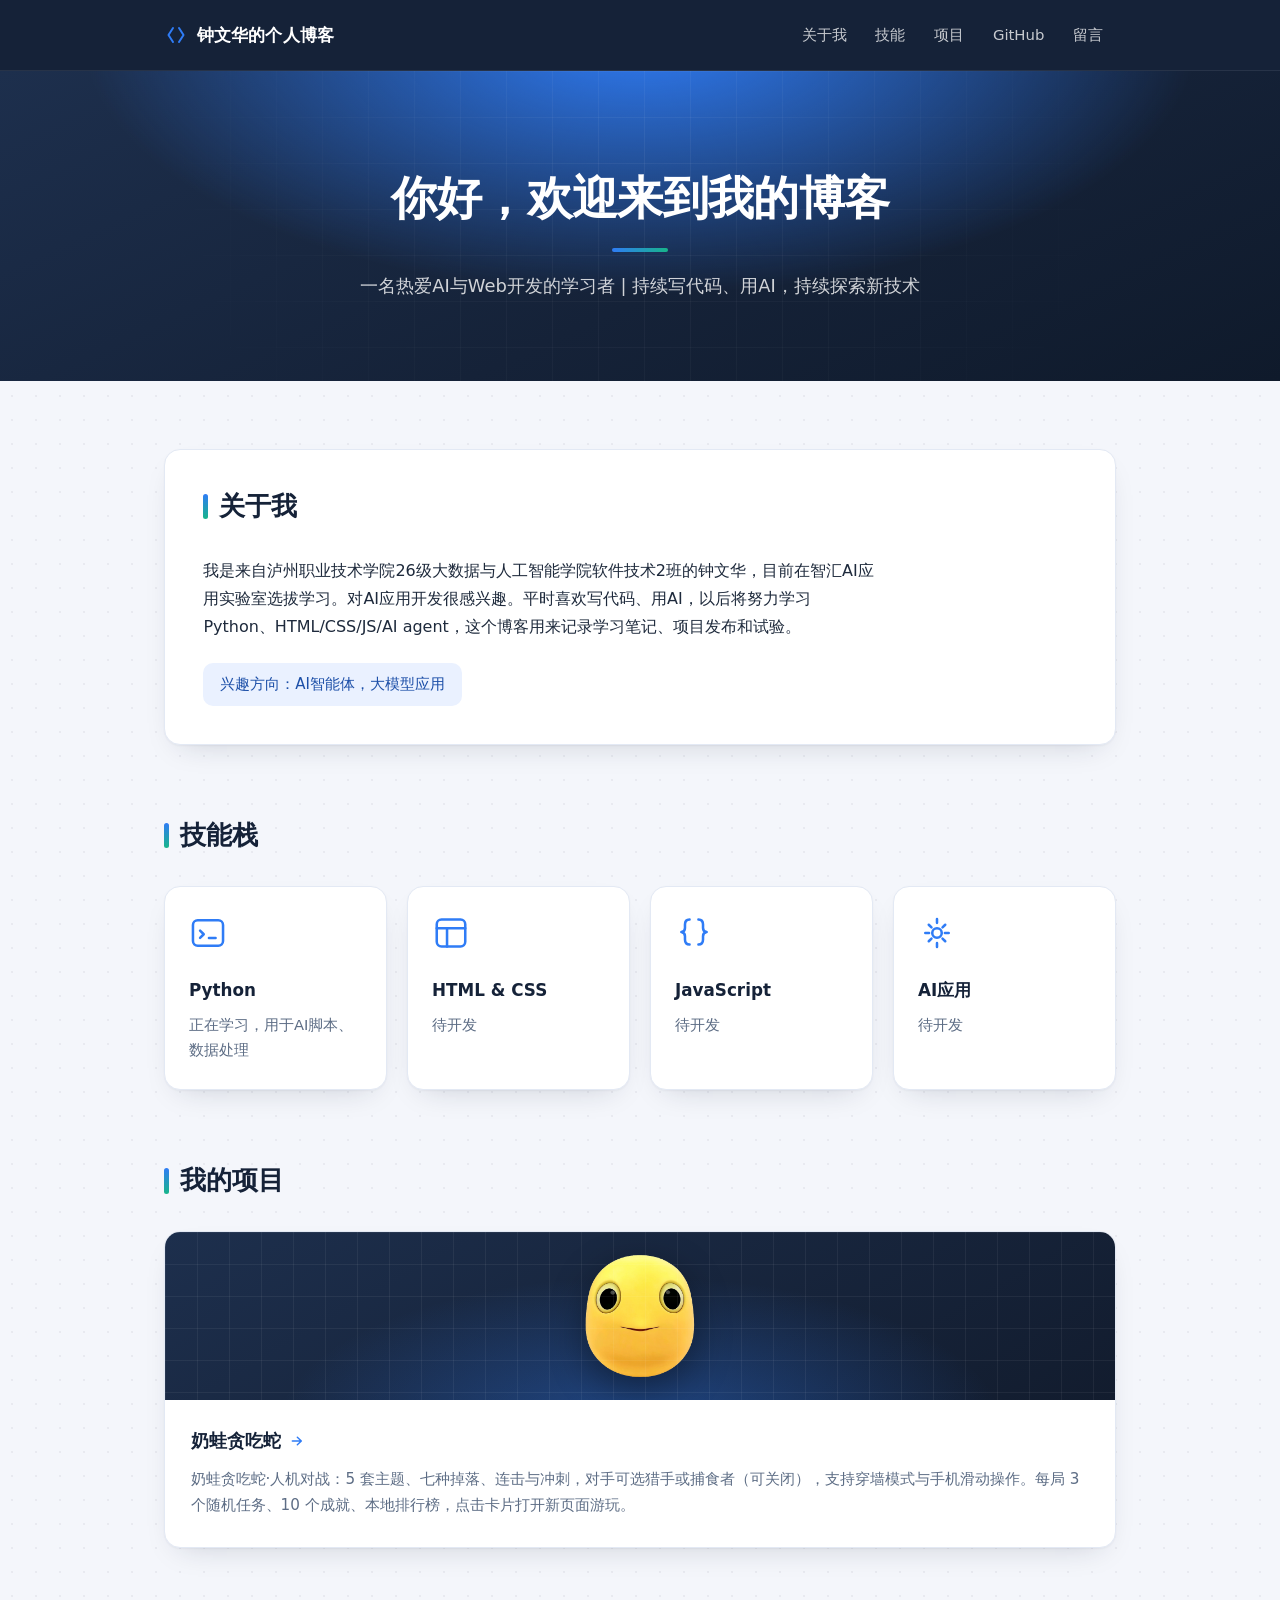
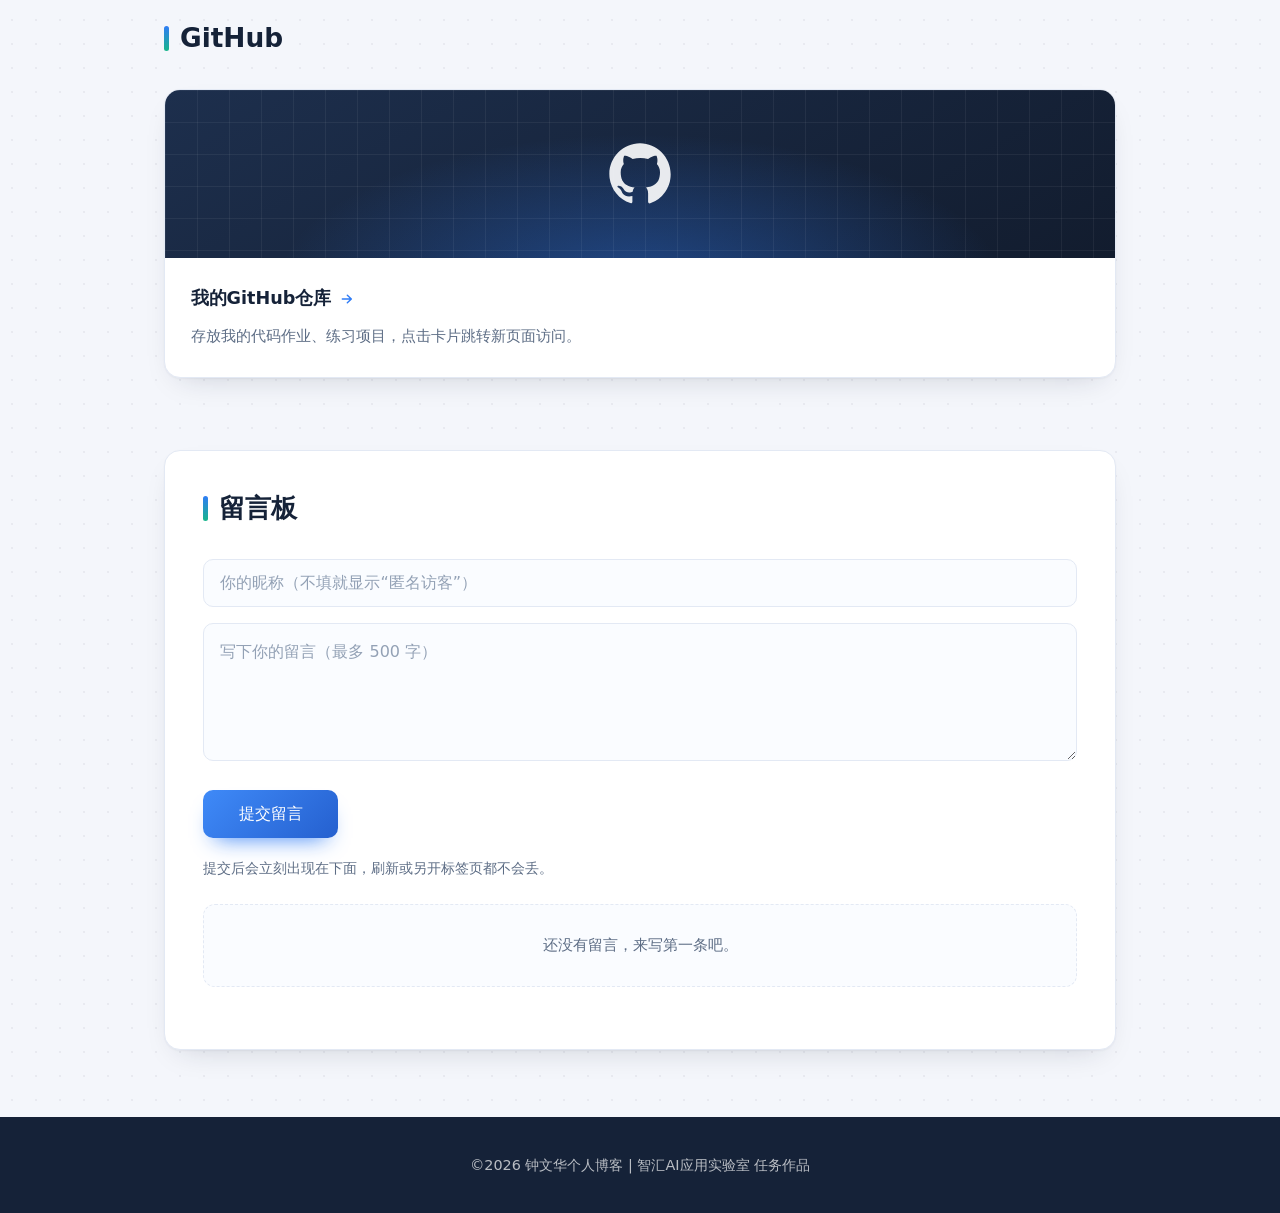
==== index.html @ 0f38750b "增加留言时间显示更科学，刚刚/分钟/小时/天/年/鼠标移上去显示具体时间" ====
<!DOCTYPE html>
<html lang="zh-CN">
<head>
    <meta charset="UTF-8">
    <meta name="viewport" content="width=device-width, initial-scale=1.0">
    <title>钟文华的个人博客</title>
    <link rel="icon" href="data:image/svg+xml,%3Csvg xmlns='http://www.w3.org/2000/svg' viewBox='0 0 64 64'%3E%3Crect width='64' height='64' rx='15' fill='%23152238'/%3E%3Cpath d='M26 19 15 32l11 13M38 19l11 13-11 13' fill='none' stroke='%232f7cf6' stroke-width='6' stroke-linecap='round' stroke-linejoin='round'/%3E%3C/svg%3E">
    <link rel="preconnect" href="https://miaoda.feishu.cn" crossorigin>
    <link rel="stylesheet" href="https://miaoda.feishu.cn/fonts/css2?family=Noto+Sans+SC:wght@400;500;700&display=swap">
    <style>
        :root {
            --ink: #152238;
            --accent: #2f7cf6;
            --accent-2: #17b58a;
            --accent-soft: #eaf1ff;
            --bg: #f4f6fb;
            --card: #ffffff;
            --line: #e3e9f4;
            --text: #1e2a3c;
            --muted: #5d6d85;
            --radius: 16px;
            --maxw: 1080px;
            --shadow: 0 1px 2px rgba(21, 34, 56, .04), 0 12px 30px -16px rgba(21, 34, 56, .22);
        }
        * {
            margin: 0;
            padding: 0;
            box-sizing: border-box;
        }
        html {
            scroll-behavior: smooth;
        }
        body {
            font-family: "Noto Sans SC", "Microsoft YaHei", system-ui, -apple-system, "Segoe UI", sans-serif;
            color: var(--text);
            line-height: 1.75;
            -webkit-font-smoothing: antialiased;
            background-color: var(--bg);
            background-image: radial-gradient(rgba(21, 34, 56, .055) 1px, transparent 1px);
            background-size: 24px 24px;
        }
        /* ===== 导航栏 ===== */
        nav {
            position: sticky;
            top: 0;
            z-index: 100;
            background: var(--ink);
            border-bottom: 1px solid rgba(255, 255, 255, .08);
        }
        .nav-container {
            max-width: var(--maxw);
            margin: 0 auto;
            padding: .8rem 5%;
            display: flex;
            align-items: center;
            justify-content: space-between;
            flex-wrap: wrap;
            gap: .5rem 1.25rem;
        }
        .logo {
            display: flex;
            align-items: center;
            gap: .55rem;
            color: #fff;
            font-size: 1.08rem;
            font-weight: 700;
            letter-spacing: .01em;
        }
        .logo svg {
            width: 24px;
            height: 24px;
            flex: none;
            color: var(--accent);
        }
        .nav-links {
            display: flex;
            flex-wrap: wrap;
            gap: .2rem;
        }
        .nav-links a {
            display: inline-flex;
            align-items: center;
            min-height: 44px;
            padding: .35rem .8rem;
            border-radius: 999px;
            color: rgba(255, 255, 255, .76);
            font-size: .93rem;
            text-decoration: none;
            transition: background-color .2s, color .2s;
        }
        .nav-links a:hover {
            color: #fff;
            background: rgba(255, 255, 255, .13);
        }
        /* ===== 头部横幅 ===== */
        .hero {
            position: relative;
            overflow: hidden;
            padding: 6rem 1.5rem 5rem;
            text-align: center;
            color: #fff;
            background:
                radial-gradient(900px 420px at 50% -12%, #2f7cf6 0%, rgba(47, 124, 246, 0) 62%),
                linear-gradient(155deg, #1d2f4d, #152238 58%, #0f1a2b);
        }
        .hero::before {
            content: "";
            position: absolute;
            inset: 0;
            pointer-events: none;
            background-image:
                linear-gradient(rgba(255, 255, 255, .055) 1px, transparent 1px),
                linear-gradient(90deg, rgba(255, 255, 255, .055) 1px, transparent 1px);
            background-size: 46px 46px;
            -webkit-mask-image: radial-gradient(circle at 50% 26%, #000, transparent 74%);
            mask-image: radial-gradient(circle at 50% 26%, #000, transparent 74%);
        }
        .hero h1 {
            position: relative;
            font-size: clamp(1.85rem, 5vw, 2.9rem);
            line-height: 1.35;
            letter-spacing: -.015em;
        }
        .hero h1::after {
            content: "";
            display: block;
            width: 56px;
            height: 4px;
            margin: 1.15rem auto 0;
            border-radius: 99px;
            background: linear-gradient(90deg, var(--accent), var(--accent-2));
        }
        .hero p {
            position: relative;
            max-width: 36em;
            margin: 1.15rem auto 0;
            font-size: clamp(.98rem, 2.4vw, 1.12rem);
            color: rgba(255, 255, 255, .8);
        }
        /* ===== 容器通用 ===== */
        .container {
            max-width: var(--maxw);
            margin: 0 auto;
            padding: 4.2rem 5%;
        }
        section {
            scroll-margin-top: 84px;
        }
        .section-title {
            position: relative;
            padding-left: 1rem;
            margin-bottom: 2rem;
            font-size: clamp(1.3rem, 3.4vw, 1.65rem);
            line-height: 1.4;
            color: var(--ink);
        }
        .section-title::before {
            content: "";
            position: absolute;
            left: 0;
            top: .22em;
            bottom: .22em;
            width: 5px;
            border-radius: 99px;
            background: linear-gradient(180deg, var(--accent), var(--accent-2));
        }
        /* ===== 关于我 ===== */
        .about {
            padding: 2.4rem;
            margin-bottom: 4.5rem;
            background: var(--card);
            border: 1px solid var(--line);
            border-radius: var(--radius);
            box-shadow: var(--shadow);
        }
        .about p {
            max-width: 66ch;
        }
        .about .interest {
            display: inline-block;
            margin-top: 1.4rem;
            padding: .5rem 1.05rem;
            border-radius: 10px;
            background: var(--accent-soft);
            color: #1c4fa8;
            font-size: .94rem;
            font-weight: 500;
        }
        /* ===== 技能卡片 ===== */
        .skill-wrap {
            display: grid;
            grid-template-columns: repeat(4, 1fr);
            gap: 1.25rem;
            margin-bottom: 4.5rem;
        }
        .skill-card {
            padding: 1.7rem 1.5rem;
            background: var(--card);
            border: 1px solid var(--line);
            border-radius: var(--radius);
            box-shadow: var(--shadow);
            transition: transform .25s ease, box-shadow .25s ease, border-color .25s;
        }
        .skill-card:hover {
            transform: translateY(-4px);
            border-color: #cfdcf5;
            box-shadow: 0 20px 38px -20px rgba(21, 34, 56, .32);
        }
        .skill-card svg {
            width: 38px;
            height: 38px;
            margin-bottom: .9rem;
            color: var(--accent);
        }
        .skill-card h3 {
            margin-bottom: .45rem;
            font-size: 1.05rem;
            color: var(--ink);
        }
        .skill-card p {
            font-size: .92rem;
            line-height: 1.7;
            color: var(--muted);
        }
        /* ===== 项目板块 ===== */
        .project-wrap {
            display: grid;
            grid-template-columns: repeat(auto-fit, minmax(300px, 1fr));
            gap: 1.5rem;
            margin-bottom: 4.5rem;
        }
        .project-card {
            overflow: hidden;
            background: var(--card);
            border: 1px solid var(--line);
            border-radius: var(--radius);
            box-shadow: var(--shadow);
            transition: transform .25s ease, box-shadow .25s ease, border-color .25s;
        }
        .project-card:hover {
            transform: translateY(-5px);
            border-color: #cfdcf5;
            box-shadow: 0 24px 46px -24px rgba(21, 34, 56, .35);
        }
        .project-card a {
            display: block;
            height: 100%;
            color: inherit;
            text-decoration: none;
        }
        .card-cover {
            position: relative;
            height: 168px;
            display: flex;
            align-items: center;
            justify-content: center;
            overflow: hidden;
            background:
                radial-gradient(520px 220px at 50% 118%, rgba(47, 124, 246, .42), rgba(47, 124, 246, 0) 70%),
                linear-gradient(150deg, #1d2f4d, #121c2e);
        }
        .card-cover::after {
            content: "";
            position: absolute;
            inset: 0;
            background-image:
                linear-gradient(rgba(255, 255, 255, .055) 1px, transparent 1px),
                linear-gradient(90deg, rgba(255, 255, 255, .055) 1px, transparent 1px);
            background-size: 32px 32px;
        }
        .card-cover img {
            position: relative;
            height: 128px;
            width: auto;
            filter: drop-shadow(0 12px 18px rgba(0, 0, 0, .4));
            transition: transform .35s ease;
        }
        .project-card:hover .card-cover img {
            transform: translateY(-4px) scale(1.05);
        }
        .card-cover.gh svg {
            position: relative;
            height: 64px;
            width: 64px;
            color: #fff;
            opacity: .9;
        }
        .project-card .content {
            padding: 1.6rem 1.6rem 1.75rem;
        }
        .project-card h3 {
            display: flex;
            align-items: center;
            gap: .5rem;
            margin-bottom: .55rem;
            font-size: 1.1rem;
            color: var(--ink);
        }
        .project-card h3 svg {
            width: 16px;
            height: 16px;
            flex: none;
            color: var(--accent);
            transition: transform .25s ease;
        }
        .project-card:hover h3 svg {
            transform: translateX(3px);
        }
        .project-card p {
            font-size: .95rem;
            color: var(--muted);
        }
        /* ===== 留言板 ===== */
        .message-box {
            padding: 2.4rem;
            background: var(--card);
            border: 1px solid var(--line);
            border-radius: var(--radius);
            box-shadow: var(--shadow);
        }
        input,
        textarea {
            width: 100%;
            padding: .85rem 1rem;
            font-family: inherit;
            font-size: 1rem;
            color: var(--text);
            background: #fafcff;
            border: 1px solid var(--line);
            border-radius: 10px;
            transition: border-color .2s, box-shadow .2s, background-color .2s;
        }
        input {
            margin-bottom: 1rem;
        }
        textarea {
            min-height: 120px;
            margin-bottom: 1.25rem;
            line-height: 1.7;
            resize: vertical;
        }
        input:focus,
        textarea:focus {
            outline: none;
            background: #fff;
            border-color: var(--accent);
            box-shadow: 0 0 0 4px rgba(47, 124, 246, .13);
        }
        input::placeholder,
        textarea::placeholder {
            color: #93a1b5;
        }
        button {
            padding: .85rem 2.2rem;
            font-family: inherit;
            font-size: 1rem;
            font-weight: 500;
            color: #fff;
            border: none;
            border-radius: 10px;
            cursor: pointer;
            background: linear-gradient(135deg, #3f8af8, #2560cf);
            box-shadow: 0 12px 22px -12px rgba(47, 124, 246, .95);
            transition: transform .2s, box-shadow .2s;
        }
        button:hover {
            transform: translateY(-2px);
            box-shadow: 0 16px 28px -12px rgba(47, 124, 246, 1);
        }
        button:active {
            transform: translateY(0);
        }
        /* 留言提交行、留言列表 */
        .msg-actions {
            display: flex;
            align-items: center;
            gap: 1rem;
            flex-wrap: wrap;
        }
        .msg-tip {
            font-size: .88rem;
            color: var(--accent-2);
        }
        .msg-tip.is-bad {
            color: #d64545;
        }
        .msg-hint {
            margin-top: 1.1rem;
            font-size: .86rem;
            color: var(--muted);
        }
        .msg-list {
            list-style: none;
            margin-top: 1.5rem;
            display: grid;
            gap: .85rem;
        }
        .msg-item {
            padding: 1rem 1.15rem;
            background: #fafcff;
            border: 1px solid var(--line);
            border-radius: 12px;
        }
        .msg-head {
            display: flex;
            align-items: center;
            gap: .7rem;
            margin-bottom: .3rem;
        }
        .msg-name {
            flex: 1;
            min-width: 0;
            font-size: .95rem;
            font-weight: 500;
            color: var(--accent);
            word-break: break-all;
        }
        .msg-time {
            flex: none;
            font-size: .82rem;
            color: var(--muted);
        }
        .msg-del {
            flex: none;
            padding: .3rem .6rem;
            font-family: inherit;
            font-size: .82rem;
            line-height: 1.4;
            color: var(--muted);
            background: transparent;
            border: 1px solid var(--line);
            border-radius: 8px;
            box-shadow: none;
            cursor: pointer;
            transition: color .2s, background-color .2s, border-color .2s;
        }
        .msg-del:hover {
            transform: none;
            box-shadow: none;
            color: #d64545;
            background: #fff5f5;
            border-color: #f1cccc;
        }
        .msg-del.is-armed {
            color: #fff;
            background: #d64545;
            border-color: #d64545;
        }
        .msg-text {
            font-size: .97rem;
            line-height: 1.75;
            color: var(--text);
            white-space: pre-wrap;
            word-break: break-word;
        }
        .msg-empty {
            margin-top: 1.5rem;
            padding: 1.7rem 1.2rem;
            text-align: center;
            font-size: .95rem;
            color: var(--muted);
            background: #fafcff;
            border: 1px dashed var(--line);
            border-radius: 12px;
        }
        .msg-new {
            animation: msgIn .32s ease;
        }
        @keyframes msgIn {
            from {
                opacity: 0;
                transform: translateY(-6px);
            }
            to {
                opacity: 1;
                transform: none;
            }
        }
        @media (prefers-reduced-motion: reduce) {
            .msg-new {
                animation: none;
            }
        }
        /* ===== 页脚 ===== */
        footer {
            padding: 2.2rem 1.5rem;
            text-align: center;
            font-size: .9rem;
            color: rgba(255, 255, 255, .7);
            background: var(--ink);
        }
        /* ===== 滚动渐显 ===== */
        .rv {
            opacity: 0;
            transform: translateY(20px);
            transition: opacity .65s ease, transform .65s cubic-bezier(.22, 1, .36, 1);
        }
        .rv.in {
            opacity: 1;
            transform: none;
        }
        @media (prefers-reduced-motion: reduce) {
            .rv {
                opacity: 1;
                transform: none;
                transition: none;
            }
            html {
                scroll-behavior: auto;
            }
        }
        /* ===== 窄屏适配 ===== */
        @media (max-width: 960px) {
            .skill-wrap {
                grid-template-columns: repeat(2, 1fr);
                margin-bottom: 3.5rem;
            }
        }
        @media (max-width: 780px) {
            .container {
                padding: 3.4rem 6%;
            }
            .hero {
                padding: 4.6rem 1.25rem 4rem;
            }
            .about,
            .message-box {
                padding: 1.9rem;
            }
            .about {
                margin-bottom: 3.5rem;
            }
            .project-wrap {
                margin-bottom: 3.5rem;
            }
            .card-cover {
                height: 150px;
            }
            .card-cover img {
                height: 112px;
            }
        }
        @media (max-width: 560px) {
            .skill-wrap {
                grid-template-columns: 1fr;
            }
            .nav-container {
                padding: .7rem 5%;
            }
            .logo {
                font-size: 1rem;
            }
            .nav-links a {
                padding: .35rem .62rem;
                font-size: .88rem;
            }
        }
    </style>
</head>
<body>
    <!--导航-->
    <nav>
        <div class="nav-container">
            <div class="logo">
                <svg viewBox="0 0 24 24" fill="none" stroke="currentColor" stroke-width="2" stroke-linecap="round" stroke-linejoin="round" aria-hidden="true">
                    <path d="M9 5 4.5 12 9 19M15 5l4.5 7L15 19"></path>
                </svg>
                钟文华的个人博客
            </div>
            <div class="nav-links">
                <a href="#about">关于我</a>
                <a href="#skill">技能</a>
                <a href="#project">项目</a>
                <a href="#github">GitHub</a>
                <a href="#msg">留言</a>
            </div>
        </div>
    </nav>
    <!--头部横幅-->
    <section class="hero">
        <h1>你好，欢迎来到我的博客</h1>
        <p>一名热爱AI与Web开发的学习者 | 持续写代码、用AI，持续探索新技术</p>
    </section>

    <div class="container">
        <!--关于我-->
        <section id="about" class="about rv">
            <h2 class="section-title">关于我</h2>
            <p>我是来自泸州职业技术学院26级大数据与人工智能学院软件技术2班的钟文华，目前在智汇AI应用实验室选拔学习。对AI应用开发很感兴趣。平时喜欢写代码、用AI，以后将努力学习Python、HTML/CSS/JS/AI agent，这个博客用来记录学习笔记、项目发布和试验。</p>
            <p class="interest">兴趣方向：AI智能体，大模型应用</p>
        </section>

        <!--技能板块-->
        <section id="skill" class="rv">
            <h2 class="section-title">技能栈</h2>
            <div class="skill-wrap">
                <div class="skill-card">
                    <svg viewBox="0 0 24 24" fill="none" stroke="currentColor" stroke-width="1.6" stroke-linecap="round" stroke-linejoin="round" aria-hidden="true">
                        <rect x="2.5" y="4" width="19" height="16" rx="3"></rect>
                        <path d="M7 10.5l2.3 2.3L7 15.1M12.6 15.1h4.2"></path>
                    </svg>
                    <h3>Python</h3>
                    <p>正在学习，用于AI脚本、数据处理</p>
                </div>
                <div class="skill-card">
                    <svg viewBox="0 0 24 24" fill="none" stroke="currentColor" stroke-width="1.6" stroke-linecap="round" stroke-linejoin="round" aria-hidden="true">
                        <rect x="3" y="3.5" width="18" height="17" rx="3"></rect>
                        <path d="M3 9h18M9.5 20.5V9"></path>
                    </svg>
                    <h3>HTML &amp; CSS</h3>
                    <p>待开发</p>
                </div>
                <div class="skill-card">
                    <svg viewBox="0 0 24 24" fill="none" stroke="currentColor" stroke-width="1.6" stroke-linecap="round" stroke-linejoin="round" aria-hidden="true">
                        <path d="M9.2 3.5c-2.4 0-2.9 1.5-2.9 3.2v2.1c0 1.5-.8 2.4-2.3 2.6 1.5.2 2.3 1.1 2.3 2.6v2.1c0 1.7.5 3.2 2.9 3.2M14.8 3.5c2.4 0 2.9 1.5 2.9 3.2v2.1c0 1.5.8 2.4 2.3 2.6-1.5.2-2.3 1.1-2.3 2.6v2.1c0 1.7-.5 3.2-2.9 3.2"></path>
                    </svg>
                    <h3>JavaScript</h3>
                    <p>待开发</p>
                </div>
                <div class="skill-card">
                    <svg viewBox="0 0 24 24" fill="none" stroke="currentColor" stroke-width="1.6" stroke-linecap="round" stroke-linejoin="round" aria-hidden="true">
                        <circle cx="12" cy="12" r="3"></circle>
                        <path d="M12 3.2v2.4M12 18.4v2.4M4.6 12h2.4M17 12h2.4M6.8 6.8l1.7 1.7M15.5 15.5l1.7 1.7M17.2 6.8l-1.7 1.7M8.5 15.5l-1.7 1.7"></path>
                    </svg>
                    <h3>AI应用</h3>
                    <p>待开发</p>
                </div>
            </div>
        </section>

        <!--项目展示（点击卡片打开新页面）-->
        <section id="project" class="rv">
            <h2 class="section-title">我的项目</h2>
            <div class="project-wrap">
                <div class="project-card">
                    <a href="snake.html" target="_blank">
                        <div class="card-cover">
                            <img src="img/cover-nailong.png" alt="奶蛙贪吃蛇小游戏">
                        </div>
                        <div class="content">
                            <h3>奶蛙贪吃蛇
                                <svg viewBox="0 0 24 24" fill="none" stroke="currentColor" stroke-width="2.2" stroke-linecap="round" stroke-linejoin="round" aria-hidden="true">
                                    <path d="M5 12h12M12.5 6.5l6 5.5-6 5.5"></path>
                                </svg>
                            </h3>
                            <p>奶蛙贪吃蛇·人机对战：5 套主题、七种掉落、连击与冲刺，对手可选猎手或捕食者（可关闭），支持穿墙模式与手机滑动操作。每局 3 个随机任务、10 个成就、本地排行榜，点击卡片打开新页面游玩。</p>
                        </div>
                    </a>
                </div>
            </div>
        </section>

        <!--GitHub跳转栏 你把下面href改成你的github地址-->
        <section id="github" class="rv">
            <h2 class="section-title">GitHub</h2>
            <div class="project-wrap">
                <div class="project-card">
                    <a href="https://github.com/huakingsama" target="_blank">
                        <div class="card-cover gh">
                            <svg viewBox="0 0 24 24" fill="currentColor" aria-hidden="true">
                                <path d="M12 .5C5.73.5.5 5.73.5 12c0 5.08 3.29 9.39 7.86 10.91.58.11.79-.25.79-.55v-2.1c-3.2.7-3.88-1.4-3.88-1.4-.53-1.35-1.29-1.71-1.29-1.71-1.06-.72.08-.71.08-.71 1.17.08 1.78 1.2 1.78 1.2 1.04 1.78 2.74 1.27 3.41.97.11-.76.41-1.28.74-1.57-2.55-.29-5.23-1.28-5.23-5.7 0-1.26.45-2.29 1.19-3.1-.12-.29-.52-1.46.11-3.05 0 0 .97-.31 3.18 1.18a11 11 0 0 1 5.79 0c2.2-1.49 3.17-1.18 3.17-1.18.63 1.59.23 2.76.12 3.05.74.81 1.18 1.84 1.18 3.1 0 4.43-2.69 5.4-5.25 5.69.42.36.79 1.08.79 2.18v3.24c0 .31.21.67.8.55A11.51 11.51 0 0 0 23.5 12C23.5 5.73 18.27.5 12 .5z"></path>
                            </svg>
                        </div>
                        <div class="content">
                            <h3>我的GitHub仓库
                                <svg viewBox="0 0 24 24" fill="none" stroke="currentColor" stroke-width="2.2" stroke-linecap="round" stroke-linejoin="round" aria-hidden="true">
                                    <path d="M5 12h12M12.5 6.5l6 5.5-6 5.5"></path>
                                </svg>
                            </h3>
                            <p>存放我的代码作业、练习项目，点击卡片跳转新页面访问。</p>
                        </div>
                    </a>
                </div>
            </div>
        </section>

        <!--留言区-->
        <section id="msg" class="message-box rv">
            <h2 class="section-title">留言板</h2>
            <form id="msgForm" novalidate>
                <input type="text" id="msgName" maxlength="20" autocomplete="nickname" placeholder="你的昵称（不填就显示“匿名访客”）" aria-label="你的昵称">
                <textarea id="msgText" rows="4" maxlength="500" placeholder="写下你的留言（最多 500 字）" aria-label="写下你的留言"></textarea>
                <div class="msg-actions">
                    <button type="submit" id="msgSubmit">提交留言</button>
                    <span class="msg-tip" id="msgTip" role="status" aria-live="polite"></span>
                </div>
            </form>
            <p class="msg-hint" id="msgHint">提交后会立刻出现在下面，刷新或另开标签页都不会丢。</p>
            <div class="msg-empty" id="msgEmpty">还没有留言，来写第一条吧。</div>
            <ul class="msg-list" id="msgList" aria-live="polite"></ul>
        </section>
    </div>

    <footer>
        <p>©2026 钟文华个人博客 | 智汇AI应用实验室 任务作品</p>
    </footer>

    <script>
        // 平滑滚动
        document.querySelectorAll('a[href^="#"]').forEach(anchor => {
            anchor.addEventListener('click', function (e) {
                const target = document.querySelector(this.getAttribute('href'));
                if (!target) return;
                e.preventDefault();
                target.scrollIntoView({
                    behavior: 'smooth'
                });
            });
        });

        // 滚动到视口内时渐显
        const revealTargets = document.querySelectorAll('.rv');
        if ('IntersectionObserver' in window) {
            const io = new IntersectionObserver((entries) => {
                entries.forEach(entry => {
                    if (entry.isIntersecting) {
                        entry.target.classList.add('in');
                        io.unobserve(entry.target);
                    }
                });
            }, { threshold: 0.12, rootMargin: '0px 0px -8% 0px' });
            revealTargets.forEach(el => io.observe(el));
        } else {
            revealTargets.forEach(el => el.classList.add('in'));
        }

        // ===== 留言板 =====
        // 现在：提交后立刻显示、刷新不丢、另开标签页会自动同步（storage 事件）。
        // 想让所有访客都能看到彼此的留言，就填好下面 GISCUS 三项，本机留言会自动换成在线评论区：
        //   1. 把博客推到一个公开的 GitHub 仓库，仓库 Settings → General → Features 勾上 Discussions
        //   2. 打开 https://github.com/apps/giscus 安装到该仓库（选 Only select repositories）
        //   3. 打开 https://giscus.app 填仓库名与分类，复制它给出的 repo-id / category-id 填到下面
        //   页面必须是挂在网上的 http(s) 地址（本地双击打开的 file:// 用不了在线评论区）
        const GISCUS = { repo: '', repoId: '', categoryId: '', category: 'General' };

        (function () {
            const KEY = 'blog.messages.v1';
            const MAX = 200;
            const listEl = document.getElementById('msgList');
            const emptyEl = document.getElementById('msgEmpty');
            const formEl = document.getElementById('msgForm');
            const nameEl = document.getElementById('msgName');
            const textEl = document.getElementById('msgText');
            const tipEl = document.getElementById('msgTip');
            const hintEl = document.getElementById('msgHint');
            if (!listEl || !formEl) return;

            function read() {
                try {
                    const v = JSON.parse(localStorage.getItem(KEY) || '[]');
                    return Array.isArray(v) ? v : [];
                } catch (e) {
                    return [];
                }
            }

            function write(arr) {
                try {
                    localStorage.setItem(KEY, JSON.stringify(arr));
                } catch (e) {}
            }

            function ago(ts) {
                const span = Date.now() - ts;
                if (span < 60000) return '刚刚';
                if (span < 3600000) return Math.floor(span / 60000) + ' 分钟前';
                if (span < 86400000) return Math.floor(span / 3600000) + ' 小时前';
                // 超过一天就显示具体日期；跨年的补上年份，避免看成今年
                const d = new Date(ts);
                const now = new Date();
                const p = n => String(n).padStart(2, '0');
                const prefix = d.getFullYear() === now.getFullYear() ? '' : d.getFullYear() + '年';
                return prefix + (d.getMonth() + 1) + '月' + d.getDate() + '日 ' + p(d.getHours()) + ':' + p(d.getMinutes());
            }

            // 全部用 textContent 写入，避免把留言当 HTML 渲染
            function render(freshId) {
                const arr = read();
                listEl.textContent = '';
                emptyEl.hidden = arr.length > 0;
                arr.forEach(function (m) {
                    const li = document.createElement('li');
                    li.className = 'msg-item' + (m.id === freshId ? ' msg-new' : '');

                    const head = document.createElement('div');
                    head.className = 'msg-head';
                    const nm = document.createElement('span');
                    nm.className = 'msg-name';
                    nm.textContent = m.name;
                    const tm = document.createElement('span');
                    tm.className = 'msg-time';
                    tm.textContent = ago(m.at);
                    tm.title = new Date(m.at).toLocaleString('zh-CN');

                    // 删除：第一下先把按钮变成“确认删除”，再点一下才真删
                    const del = document.createElement('button');
                    del.type = 'button';
                    del.className = 'msg-del';
                    del.textContent = '删除';
                    del.setAttribute('aria-label', '删除这条留言');
                    del.addEventListener('click', function () {
                        if (!del.classList.contains('is-armed')) {
                            del.classList.add('is-armed');
                            del.textContent = '确认删除';
                            clearTimeout(del.armTimer);
                            del.armTimer = setTimeout(function () {
                                del.classList.remove('is-armed');
                                del.textContent = '删除';
                            }, 3000);
                            return;
                        }
                        clearTimeout(del.armTimer);
                        write(read().filter(function (x) {
                            return x.id !== m.id;
                        }));
                        render();
                        tip('已删除');
                    });

                    head.appendChild(nm);
                    head.appendChild(tm);
                    head.appendChild(del);

                    const tx = document.createElement('p');
                    tx.className = 'msg-text';
                    tx.textContent = m.text;

                    li.appendChild(head);
                    li.appendChild(tx);
                    listEl.appendChild(li);
                });
            }

            let tipTimer = 0;

            function tip(msg, bad) {
                tipEl.textContent = msg;
                tipEl.classList.toggle('is-bad', !!bad);
                clearTimeout(tipTimer);
                tipTimer = setTimeout(function () {
                    tipEl.textContent = '';
                }, 2600);
            }

            formEl.addEventListener('submit', function (e) {
                e.preventDefault();
                const name = nameEl.value.trim().slice(0, 20) || '匿名访客';
                const text = textEl.value.trim().slice(0, 500);
                if (!text) {
                    tip('先写点什么再提交吧', true);
                    textEl.focus();
                    return;
                }
                const item = {
                    id: Date.now() + '-' + Math.random().toString(36).slice(2, 7),
                    name: name,
                    text: text,
                    at: Date.now()
                };
                const arr = read();
                arr.unshift(item);
                write(arr.slice(0, MAX));
                render(item.id);
                textEl.value = '';
                tip('已发布');
            });

            // 另一个标签页提交时，这边立刻同步显示
            window.addEventListener('storage', function (e) {
                if (e.key === KEY) render();
            });

            // 让“刚刚 / n 分钟前”保持准确
            setInterval(function () {
                if (read().length) render();
            }, 30000);

            function mountGiscus() {
                const box = document.createElement('div');
                box.className = 'giscus';
                const s = document.createElement('script');
                s.src = 'https://giscus.app/client.js';
                s.async = true;
                s.setAttribute('crossorigin', 'anonymous');
                s.setAttribute('data-repo', GISCUS.repo);
                s.setAttribute('data-repo-id', GISCUS.repoId);
                s.setAttribute('data-category', GISCUS.category);
                s.setAttribute('data-category-id', GISCUS.categoryId);
                s.setAttribute('data-mapping', 'pathname');
                s.setAttribute('data-strict', '0');
                s.setAttribute('data-reactions-enabled', '1');
                s.setAttribute('data-emit-metadata', '0');
                s.setAttribute('data-input-position', 'top');
                s.setAttribute('data-theme', 'light');
                s.setAttribute('data-lang', 'zh-CN');
                s.setAttribute('data-loading', 'lazy');
                box.appendChild(s);
                document.getElementById('msg').appendChild(box);
            }

            if (GISCUS.repo && GISCUS.repoId && GISCUS.categoryId) {
                formEl.hidden = true;
                hintEl.hidden = true;
                emptyEl.hidden = true;
                listEl.hidden = true;
                mountGiscus();
            } else {
                render();
            }
        })();
    </script>
</body>
</html>
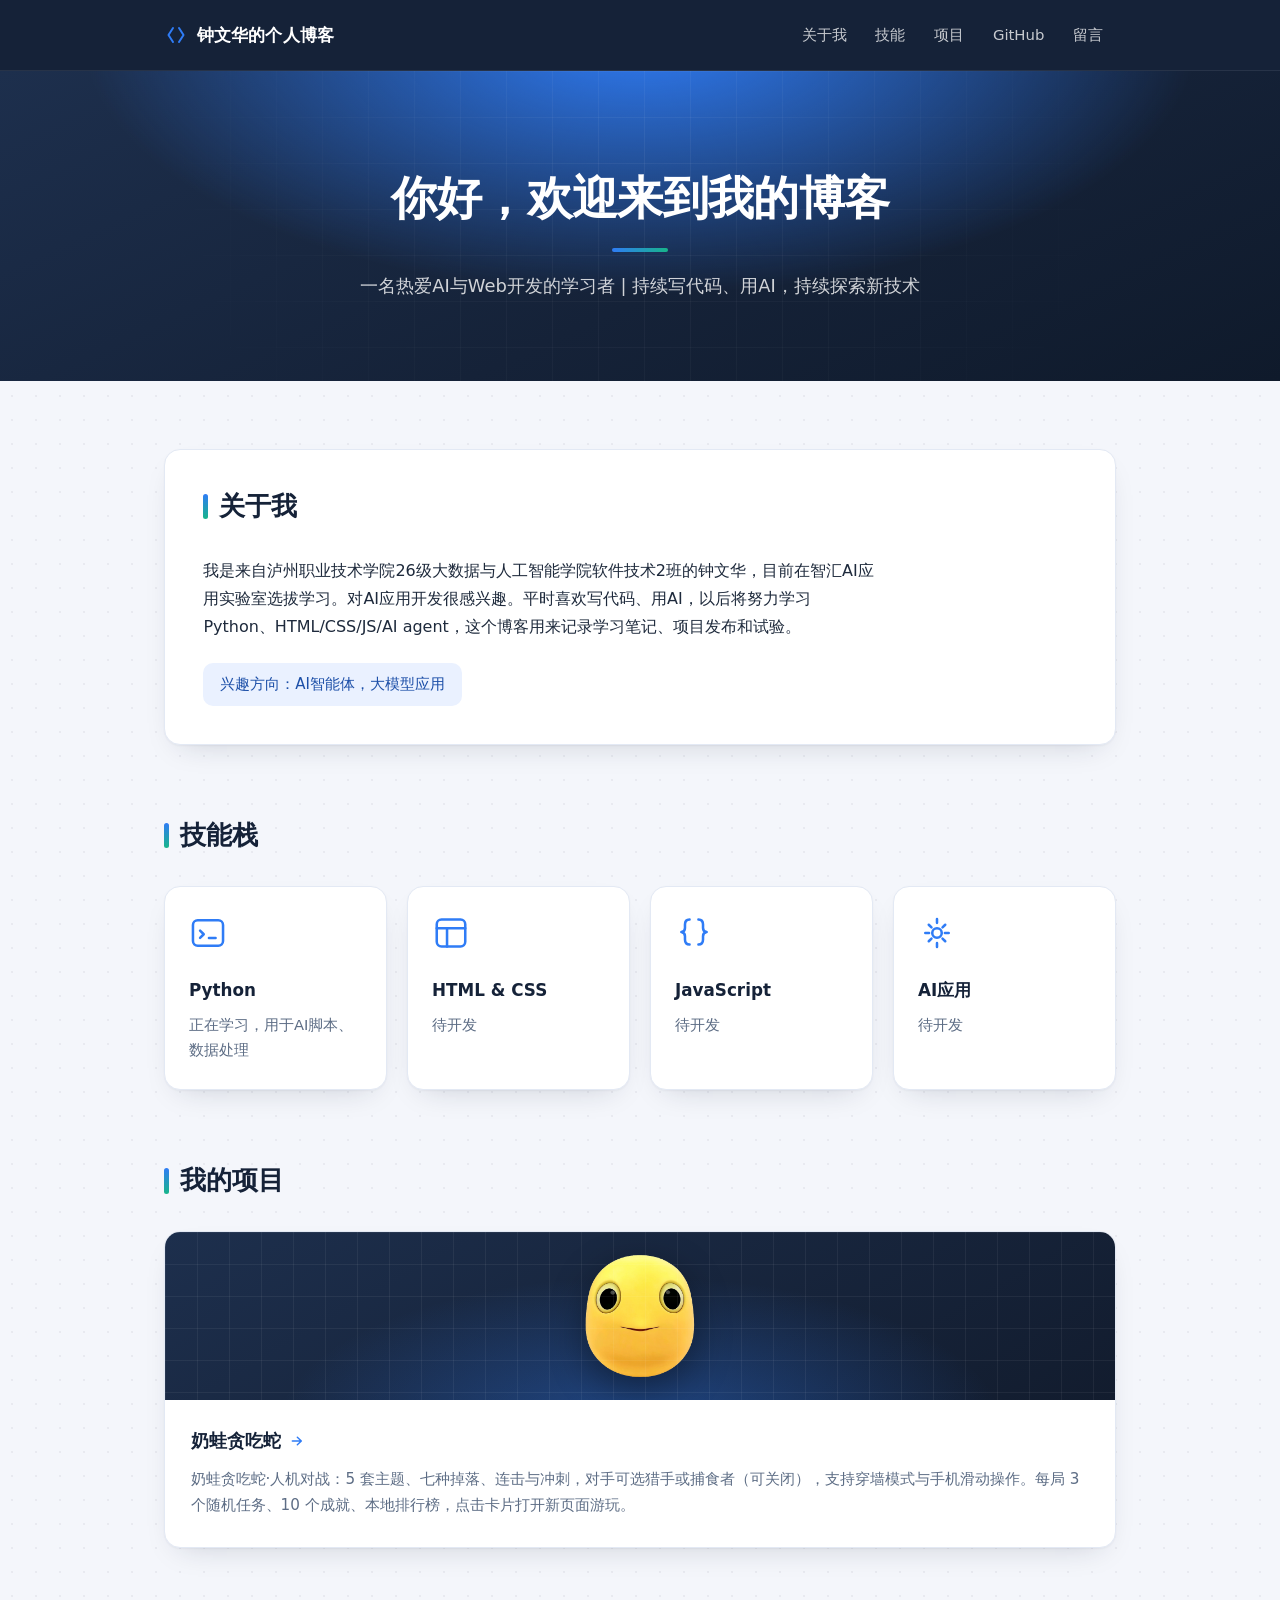
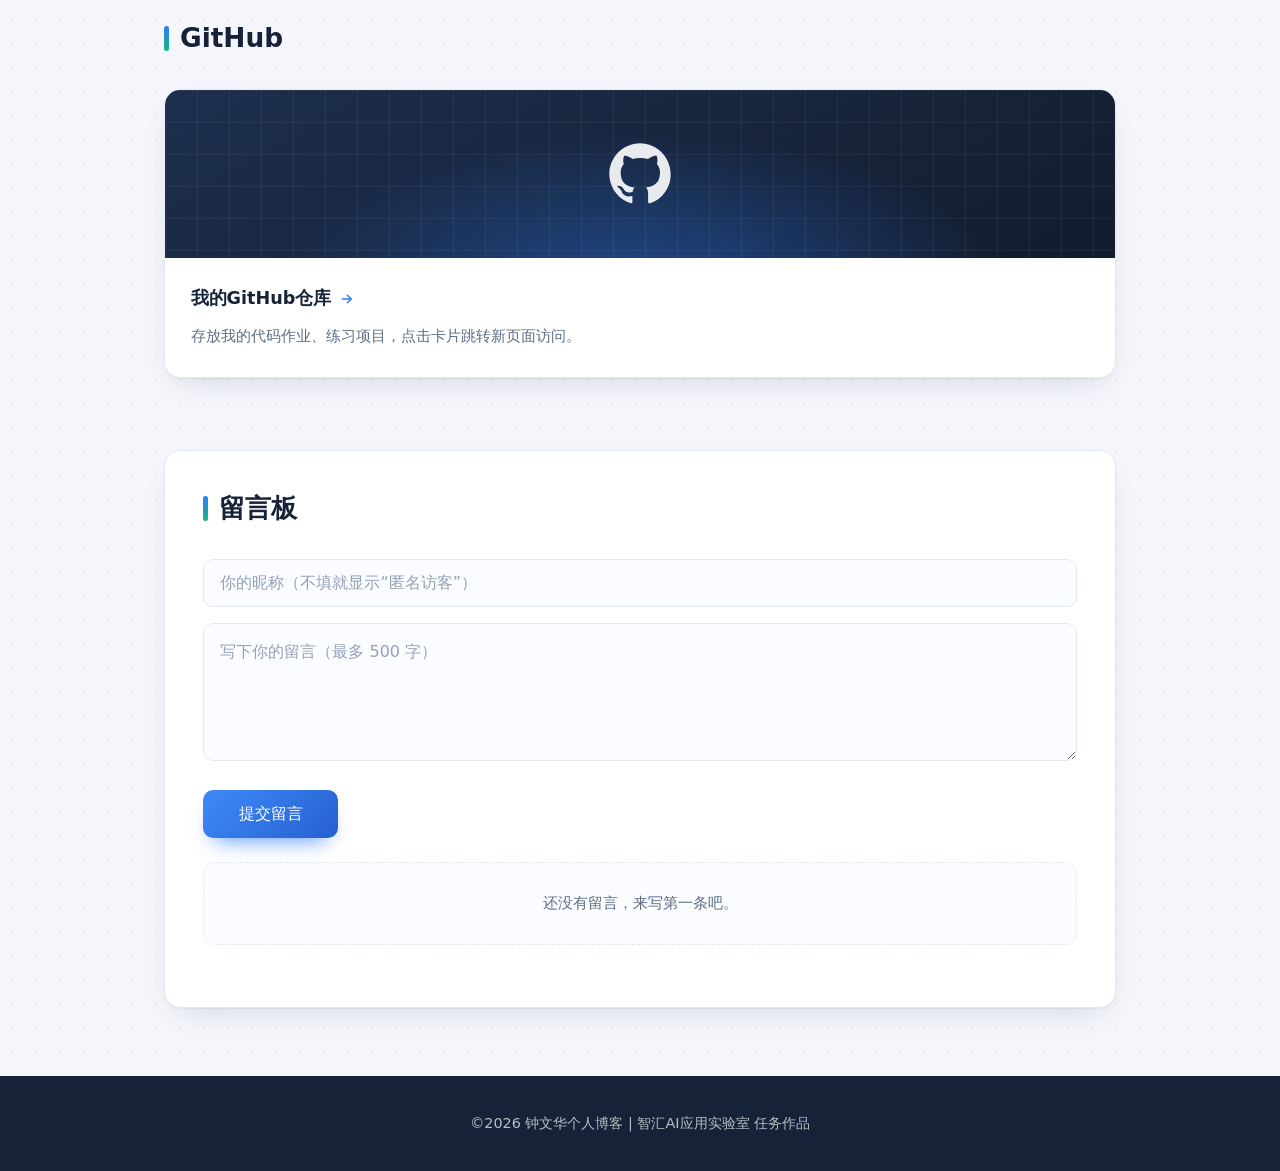
==== commit 15405d68: "删除留言框下面文字" ====
--- a/index.html
+++ b/index.html
@@ -685,7 +685,8 @@
                     <span class="msg-tip" id="msgTip" role="status" aria-live="polite"></span>
                 </div>
             </form>
-            <p class="msg-hint" id="msgHint">提交后会立刻出现在下面，刷新或另开标签页都不会丢。</p>
+            <!-- 下面这个的文字会显示在留言框正下方（小字）可以修改 -->
+            <p class="msg-hint" id="msgHint"></p>
             <div class="msg-empty" id="msgEmpty">还没有留言，来写第一条吧。</div>
             <ul class="msg-list" id="msgList" aria-live="polite"></ul>
         </section>
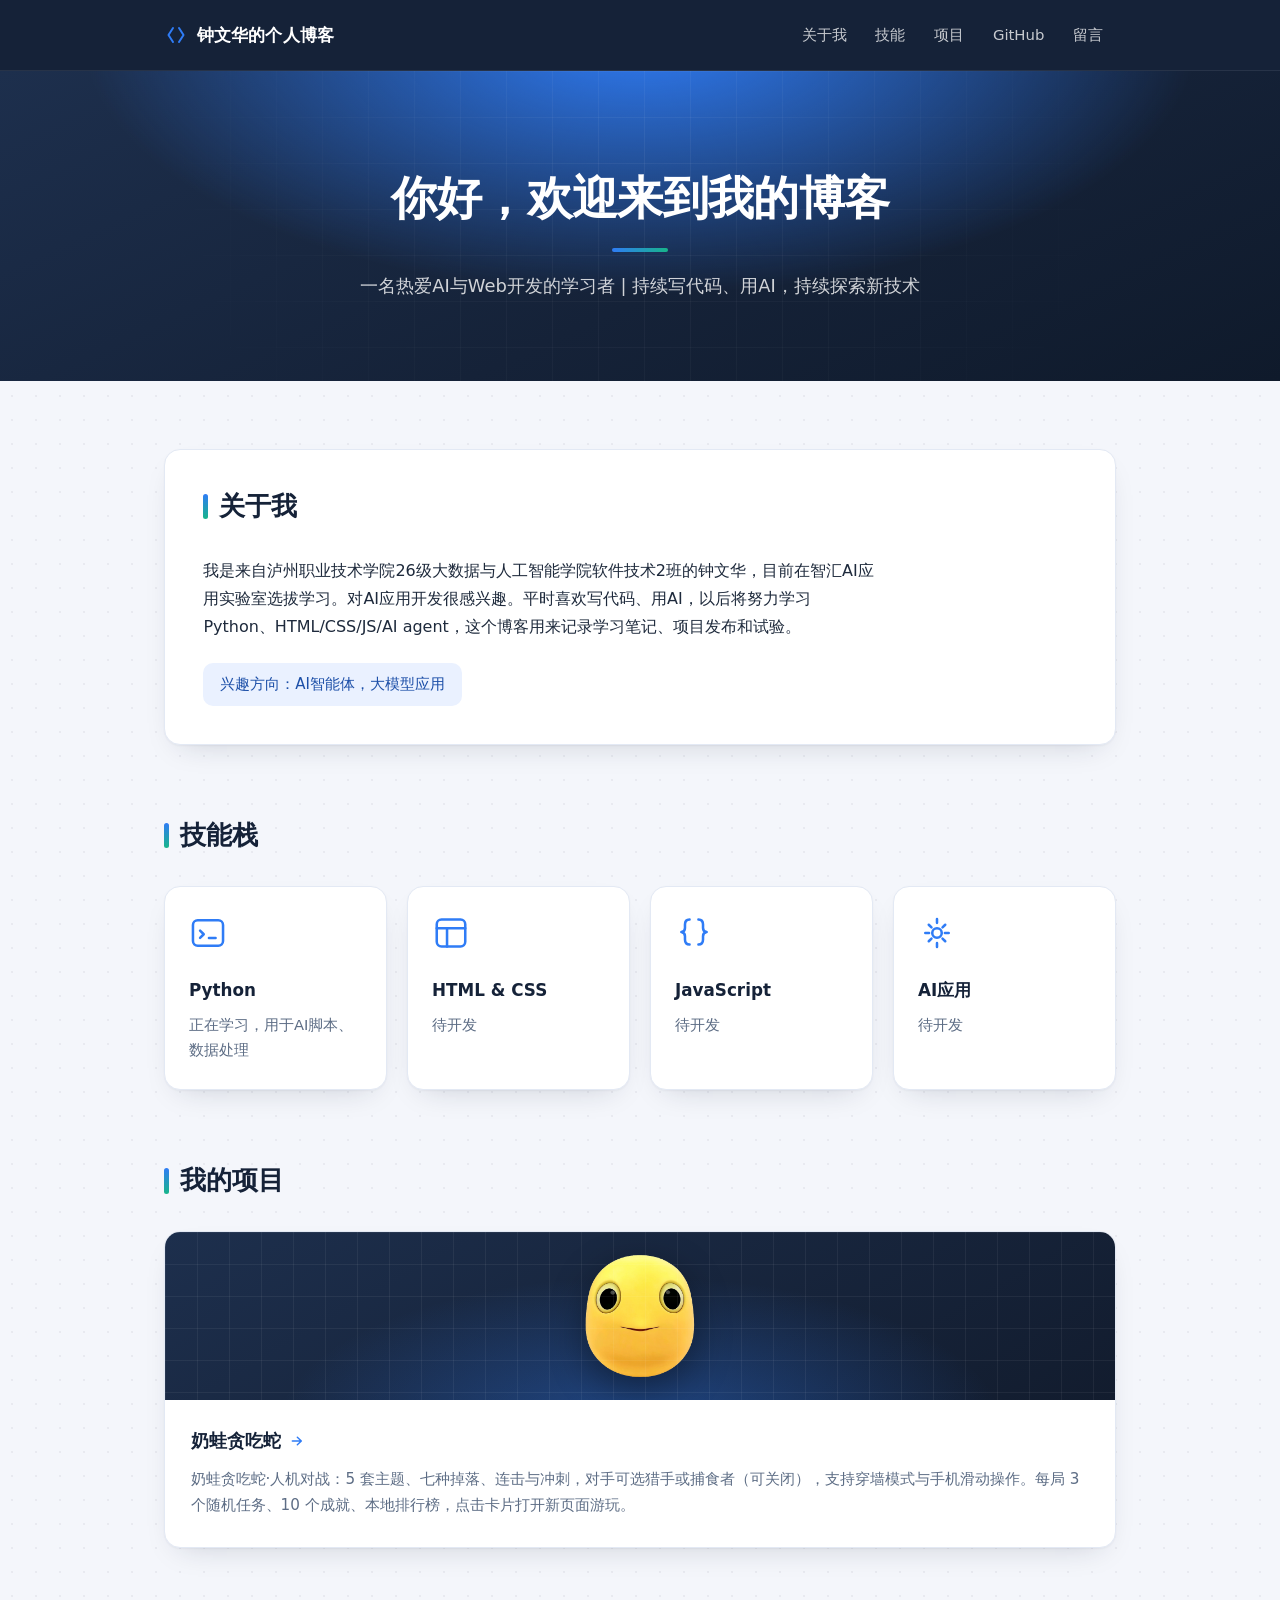
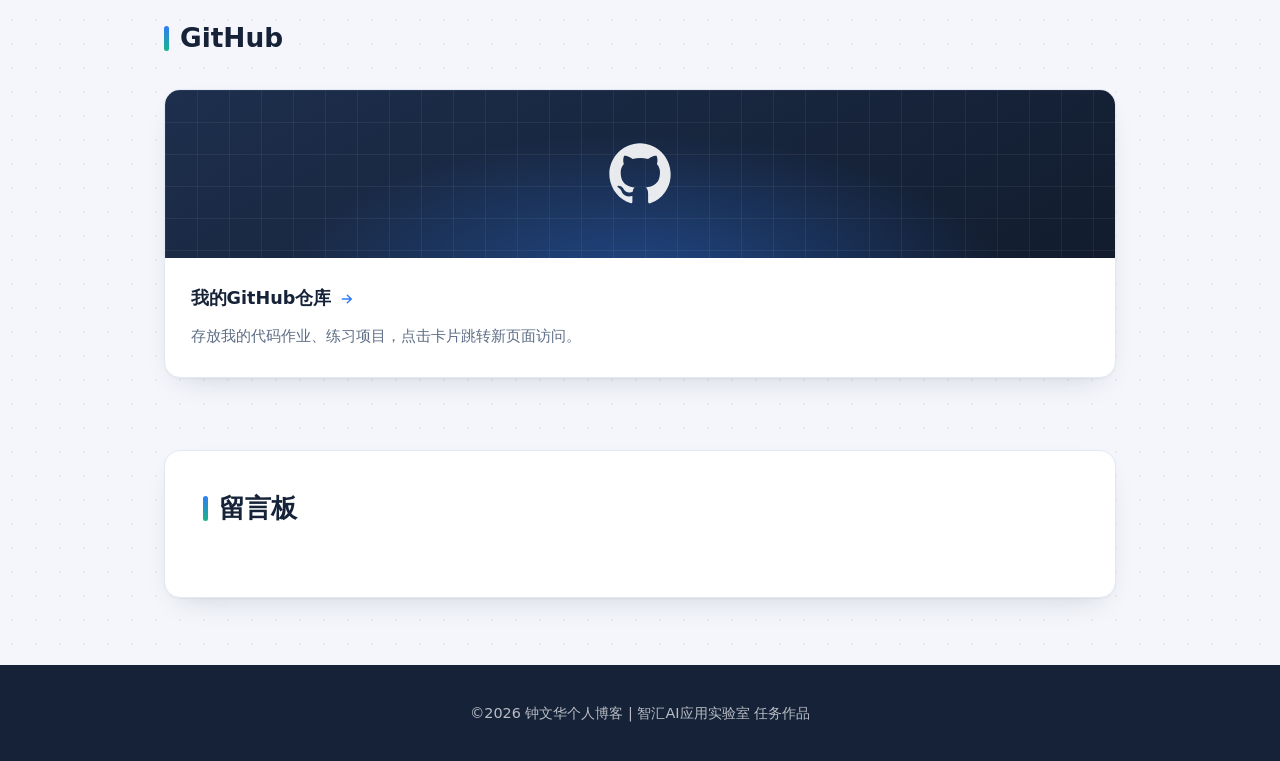
==== commit 36b215e0: "留言板：填入 giscus 分类 ID（General），在线评论区配置齐备" ====
--- a/index.html
+++ b/index.html
@@ -388,6 +388,9 @@
             margin-top: 1.1rem;
             font-size: .86rem;
             color: var(--muted);
+        }
+        .msg-hint:empty {
+            display: none;
         }
         .msg-list {
             list-style: none;
@@ -727,12 +730,16 @@
 
         // ===== 留言板 =====
         // 现在：提交后立刻显示、刷新不丢、另开标签页会自动同步（storage 事件）。
-        // 想让所有访客都能看到彼此的留言，就填好下面 GISCUS 三项，本机留言会自动换成在线评论区：
-        //   1. 把博客推到一个公开的 GitHub 仓库，仓库 Settings → General → Features 勾上 Discussions
-        //   2. 打开 https://github.com/apps/giscus 安装到该仓库（选 Only select repositories）
-        //   3. 打开 https://giscus.app 填仓库名与分类，复制它给出的 repo-id / category-id 填到下面
-        //   页面必须是挂在网上的 http(s) 地址（本地双击打开的 file:// 用不了在线评论区）
-        const GISCUS = { repo: '', repoId: '', categoryId: '', category: 'General' };
+        // 在线留言（giscus）：三项都填好后，本机留言板会自动隐藏，换成所有访客共享的评论区。
+        //   repo / repoId / categoryId 已按线上仓库填好（分类 General）。
+        //   还差最后一步：把 giscus 应用装到这个仓库上（https://github.com/apps/giscus → Install → 选 Only select repositories）。
+        //   页面必须是挂在网上的 http(s) 地址（本地双击打开的 file:// 用不了在线评论区，会自动用本机留言板）。
+        const GISCUS = {
+            repo: 'huakingsama/huakingsama.github.io',
+            repoId: 'R_kgDOVKghuw',
+            categoryId: 'DIC_kwDOVKghu84DIqkI',
+            category: 'General'
+        };
 
         (function () {
             const KEY = 'blog.messages.v1';
@@ -899,9 +906,11 @@
                 document.getElementById('msg').appendChild(box);
             }
 
-            if (GISCUS.repo && GISCUS.repoId && GISCUS.categoryId) {
+            // giscus 只对外网的 http(s) 页面生效（线上站点）；本地双击打开是 file://，直接用下面这套本机留言板
+            const online = location.protocol === 'http:' || location.protocol === 'https:';
+            if (online && GISCUS.repo && GISCUS.repoId && GISCUS.categoryId) {
                 formEl.hidden = true;
-                hintEl.hidden = true;
+                if (hintEl) hintEl.hidden = true;
                 emptyEl.hidden = true;
                 listEl.hidden = true;
                 mountGiscus();
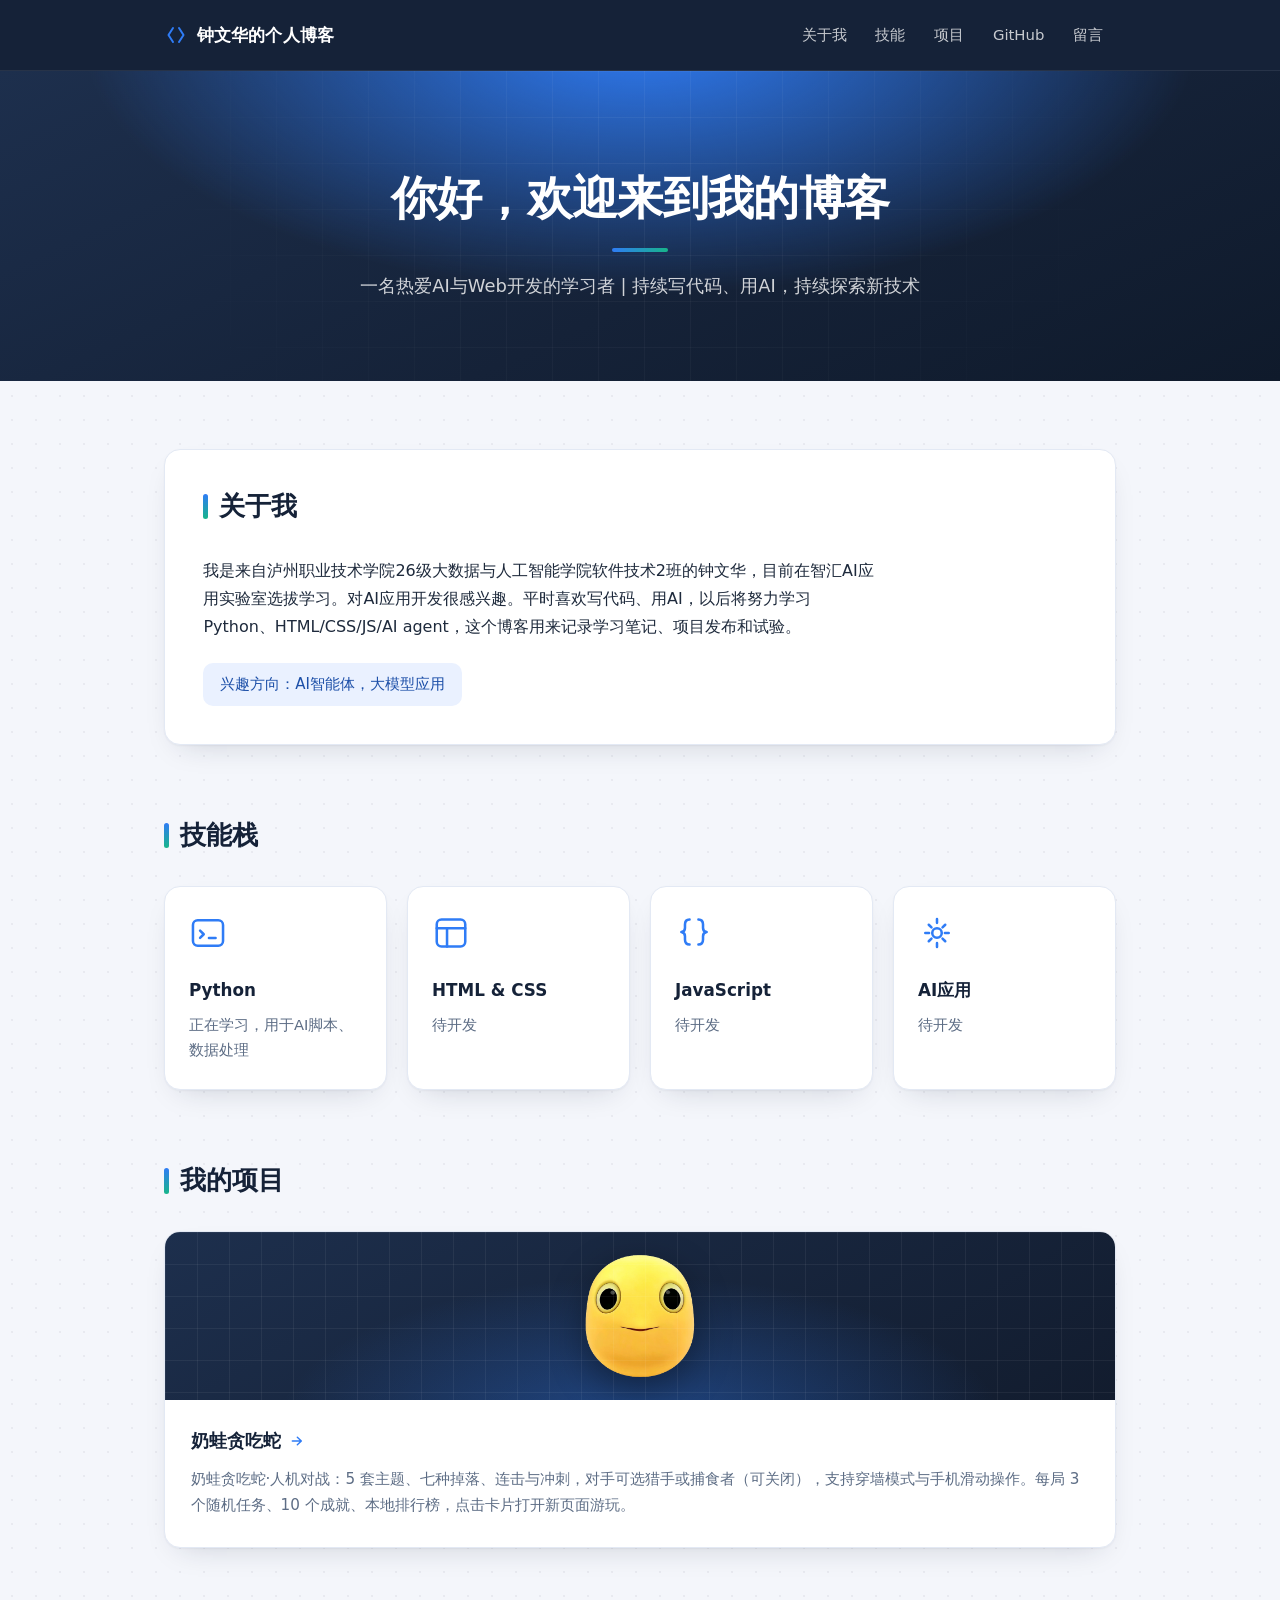
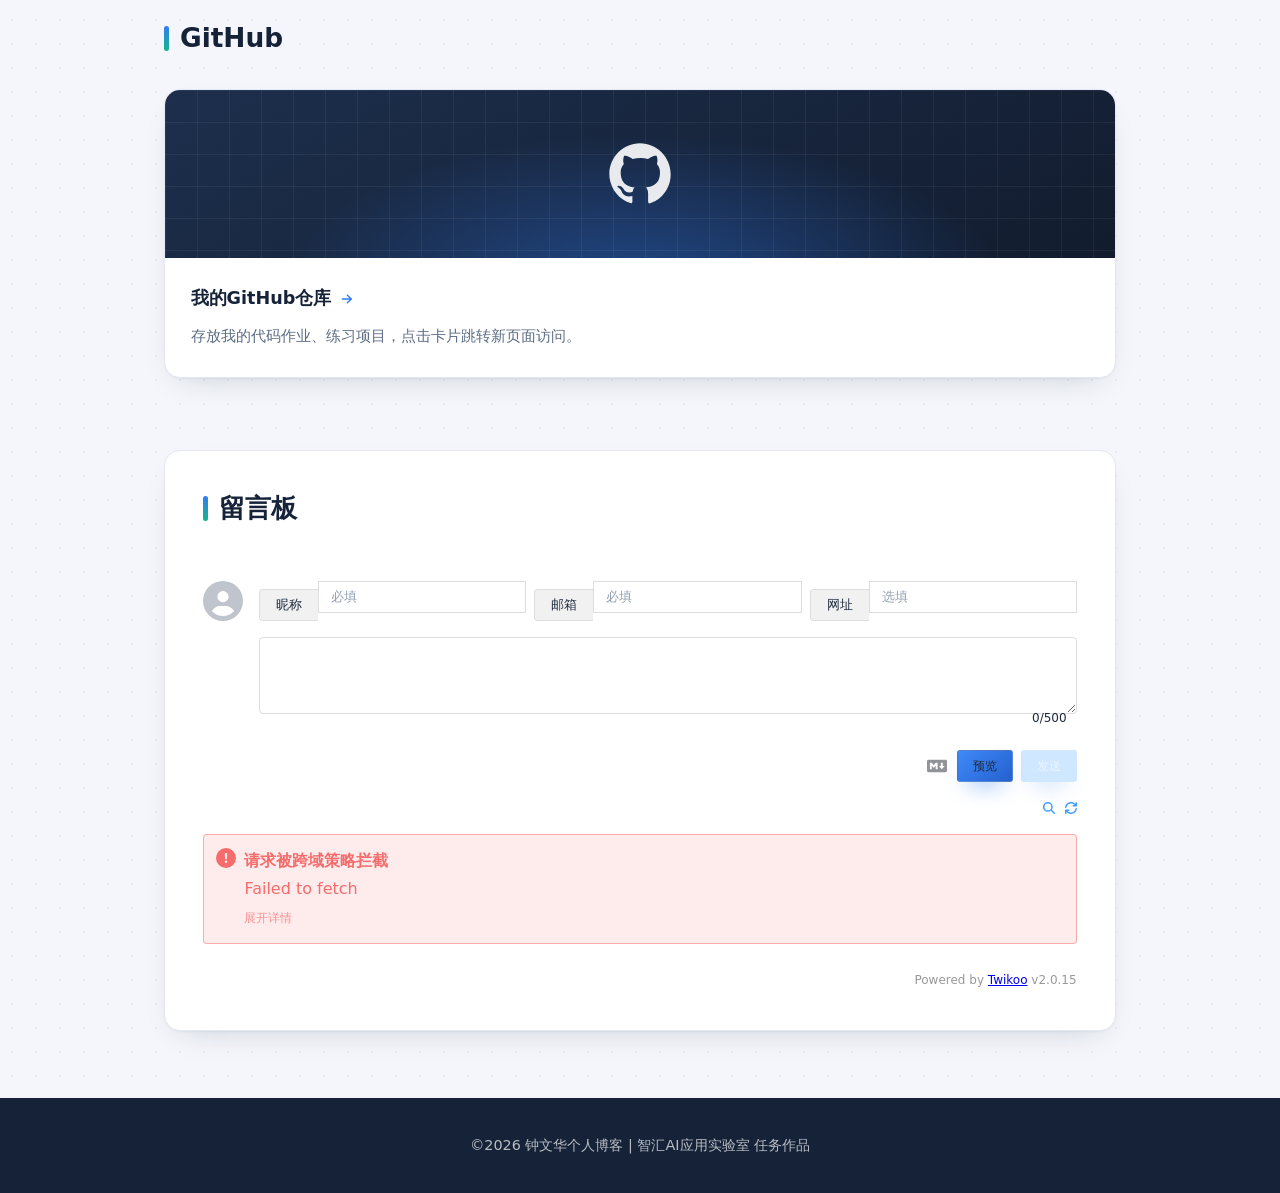
==== commit 921b6223: "留言板换成 Twikoo：免登录留言，前端自托管（js/twikoo.min.js + js/twikoo.css）" ====
--- a/index.html
+++ b/index.html
@@ -391,6 +391,13 @@
         }
         .msg-hint:empty {
             display: none;
+        }
+        /* 在线评论区（Twikoo）容器 */
+        .twikoo-box {
+            margin-top: 1.4rem;
+        }
+        .twikoo-box .msg-hint {
+            margin-top: .2rem;
         }
         .msg-list {
             list-style: none;
@@ -729,16 +736,12 @@
         }
 
         // ===== 留言板 =====
-        // 现在：提交后立刻显示、刷新不丢、另开标签页会自动同步（storage 事件）。
-        // 在线留言（giscus）：三项都填好后，本机留言板会自动隐藏，换成所有访客共享的评论区。
-        //   repo / repoId / categoryId 已按线上仓库填好（分类 General）。
-        //   还差最后一步：把 giscus 应用装到这个仓库上（https://github.com/apps/giscus → Install → 选 Only select repositories）。
-        //   页面必须是挂在网上的 http(s) 地址（本地双击打开的 file:// 用不了在线评论区，会自动用本机留言板）。
-        const GISCUS = {
-            repo: 'huakingsama/huakingsama.github.io',
-            repoId: 'R_kgDOVKghuw',
-            categoryId: 'DIC_kwDOVKghu84DIqkI',
-            category: 'General'
+        // 在线留言（Twikoo）：访客不用登录 GitHub，填个昵称就能发，所有人看到的是同一份评论区。
+        //   envId 指向 EdgeOne 上那条 Twikoo 云函数（部署在腾讯 EdgeOne Makers，留言存在平台自带的 KV 里，不需要自备数据库）。
+        //   前端脚本走同目录的 js/twikoo.min.js、js/twikoo.css —— 自托管，不依赖任何 CDN。
+        //   页面必须挂在线上的 http(s) 地址；本地双击打开的 file:// 用不了云端评论区，会自动改用下面的本机留言板。
+        const TWIKOO = {
+            envId: 'https://twikoo.naowa.dynv6.net'
         };
 
         (function () {
@@ -883,37 +886,64 @@
                 if (read().length) render();
             }, 30000);
 
-            function mountGiscus() {
+            // 动态加载 Twikoo 前端（自托管文件），加载不出来时给一句人话提示，不留空白
+            function mountTwikoo() {
+                const host = document.getElementById('msg');
                 const box = document.createElement('div');
-                box.className = 'giscus';
+                box.id = 'tcomment';
+                box.className = 'twikoo-box';
+                const loading = document.createElement('p');
+                loading.className = 'msg-hint';
+                loading.textContent = '评论区加载中…';
+                box.appendChild(loading);
+                host.appendChild(box);
+
+                let css = document.querySelector('link[data-twikoo]');
+                if (!css) {
+                    css = document.createElement('link');
+                    css.rel = 'stylesheet';
+                    css.href = 'js/twikoo.css';
+                    css.setAttribute('data-twikoo', '1');
+                    document.head.appendChild(css);
+                }
+
+                function ready() {
+                    if (!window.twikoo) return fail();
+                    loading.remove();
+                    window.twikoo.init({
+                        envId: TWIKOO.envId,
+                        el: '#tcomment',
+                        lang: 'zh-CN',
+                        path: location.pathname
+                    });
+                }
+
+                function fail() {
+                    loading.textContent = '评论区暂时加载不出来，刷新一下试试；实在不行在下面留言告诉我。';
+                }
+
+                const existed = document.querySelector('script[data-twikoo]');
+                if (existed) {
+                    ready();
+                    return;
+                }
                 const s = document.createElement('script');
-                s.src = 'https://giscus.app/client.js';
+                s.src = 'js/twikoo.min.js';
                 s.async = true;
-                s.setAttribute('crossorigin', 'anonymous');
-                s.setAttribute('data-repo', GISCUS.repo);
-                s.setAttribute('data-repo-id', GISCUS.repoId);
-                s.setAttribute('data-category', GISCUS.category);
-                s.setAttribute('data-category-id', GISCUS.categoryId);
-                s.setAttribute('data-mapping', 'pathname');
-                s.setAttribute('data-strict', '0');
-                s.setAttribute('data-reactions-enabled', '1');
-                s.setAttribute('data-emit-metadata', '0');
-                s.setAttribute('data-input-position', 'top');
-                s.setAttribute('data-theme', 'light');
-                s.setAttribute('data-lang', 'zh-CN');
-                s.setAttribute('data-loading', 'lazy');
-                box.appendChild(s);
-                document.getElementById('msg').appendChild(box);
-            }
-
-            // giscus 只对外网的 http(s) 页面生效（线上站点）；本地双击打开是 file://，直接用下面这套本机留言板
+                s.setAttribute('data-twikoo', '1');
+                s.addEventListener('load', ready);
+                s.addEventListener('error', fail);
+                document.body.appendChild(s);
+            }
+
+            // Twikoo 只对挂在网上的 http(s) 页面生效（线上站点）；本地双击打开是 file://，直接用下面这套本机留言板
             const online = location.protocol === 'http:' || location.protocol === 'https:';
-            if (online && GISCUS.repo && GISCUS.repoId && GISCUS.categoryId) {
+            if (online && TWIKOO.envId) {
                 formEl.hidden = true;
                 if (hintEl) hintEl.hidden = true;
                 emptyEl.hidden = true;
                 listEl.hidden = true;
-                mountGiscus();
+                mountTwikoo();
             } else {
                 render();
             }
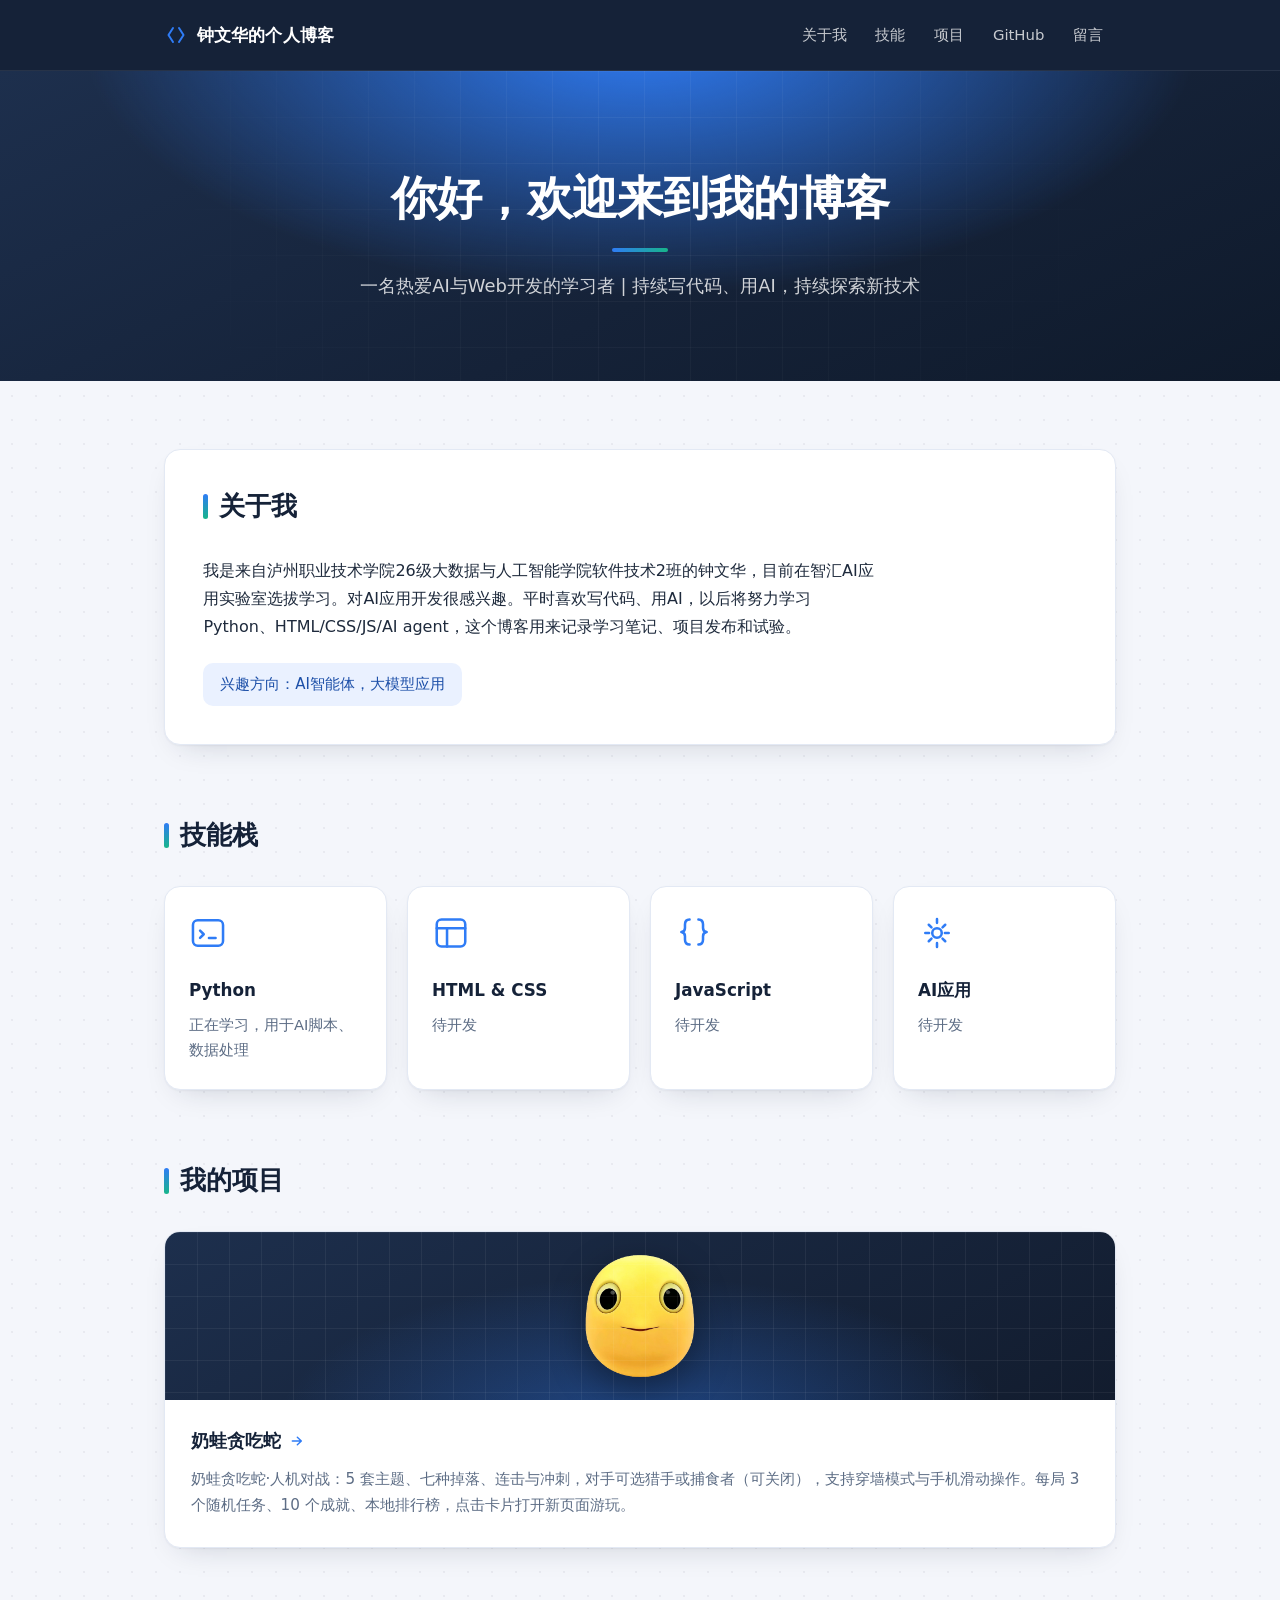
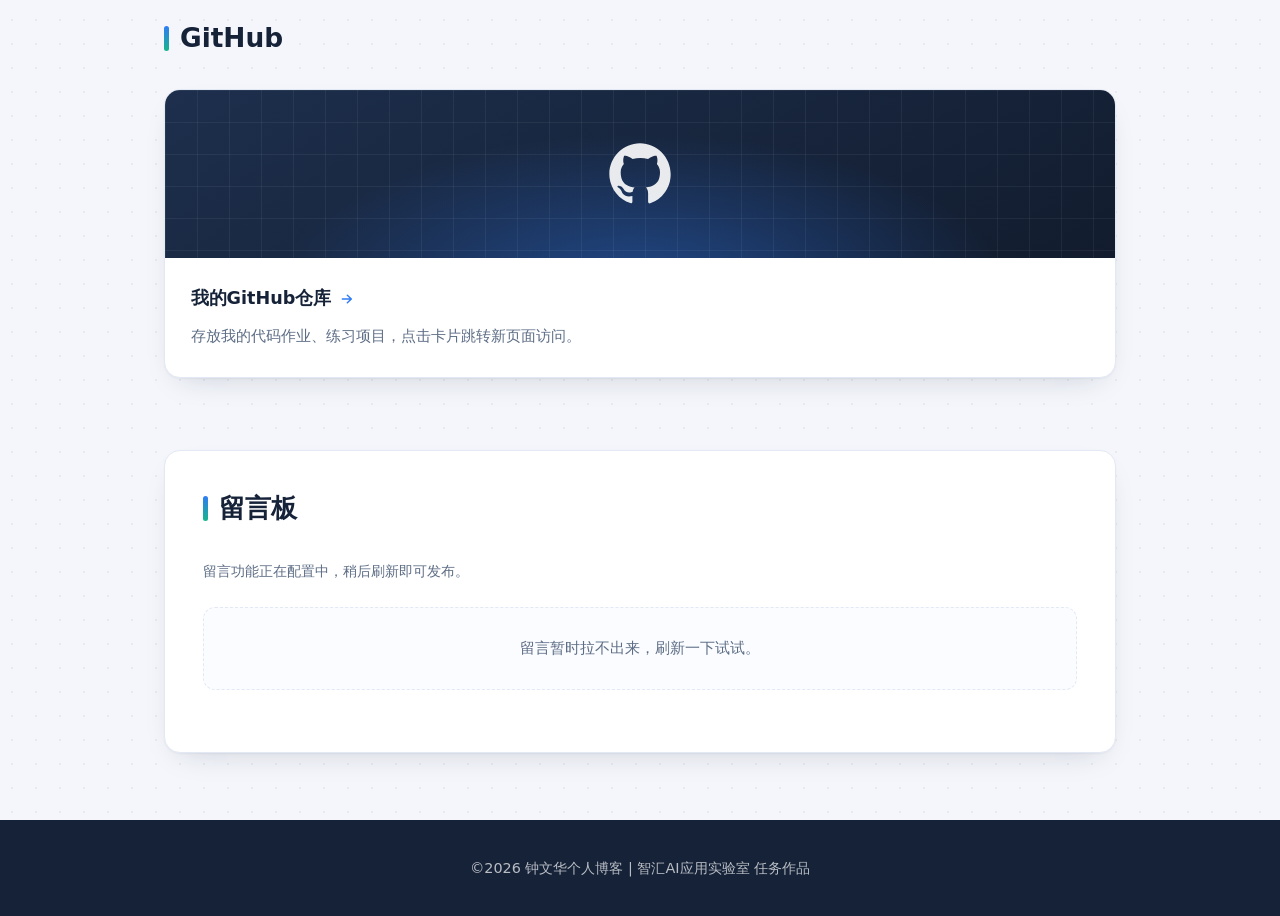
==== commit 6f39a40a: "留言板改用 GitHub Issue 评论：免登录发言、所有人可见" ====
--- a/index.html
+++ b/index.html
@@ -736,13 +736,20 @@
         }
 
         // ===== 留言板 =====
-        // 在线留言（Twikoo）：访客不用登录 GitHub，填个昵称就能发，所有人看到的是同一份评论区。
-        //   envId 指向 EdgeOne 上那条 Twikoo 云函数（部署在腾讯 EdgeOne Makers，留言存在平台自带的 KV 里，不需要自备数据库）。
-        //   前端脚本走同目录的 js/twikoo.min.js、js/twikoo.css —— 自托管，不依赖任何 CDN。
-        //   页面必须挂在线上的 http(s) 地址；本地双击打开的 file:// 用不了云端评论区，会自动改用下面的本机留言板。
-        const TWIKOO = {
-            envId: 'https://twikoo.naowa.dynv6.net'
+        // 在线留言：评论存在 GitHub 仓库的那个 Issue 里（#2），访客不用注册、不用登录，填个昵称就能发，
+        // 所有人看到的是同一份评论区。博主删留言：打开该 Issue，鼠标移到评论右上角 ··· → Delete comment。
+        //   token 只用来读写评论。建议在 GitHub 建 Fine-grained token：只选本仓库、只给 Issues: Read and write，
+        //   其它权限一律 No access —— 即使令牌被看到，也改不了仓库里的任何代码。
+        //   页面挂在线上的 http(s) 地址时用这套；本地双击打开的 file:// 用不了，会自动改用下面的本机留言板。
+        const GHBOARD = {
+            repo: 'huakingsama/huakingsama.github.io',
+            issue: 2,
+            token: '',
+            api: 'https://api.github.com'
         };
+        // 线上（http/https）用 GitHub 版留言区；本地 file:// 预览仍用下面的本机留言板
+        const ONLINE_BOARD = (location.protocol === 'http:' || location.protocol === 'https:') &&
+            !!(GHBOARD.repo && GHBOARD.issue);
 
         (function () {
             const KEY = 'blog.messages.v1';
@@ -883,67 +890,246 @@
 
             // 让“刚刚 / n 分钟前”保持准确
             setInterval(function () {
-                if (read().length) render();
+                if (!ONLINE_BOARD && read().length) render();
             }, 30000);
 
-            // 动态加载 Twikoo 前端（自托管文件），加载不出来时给一句人话提示，不留空白
-            function mountTwikoo() {
-                const host = document.getElementById('msg');
-                const box = document.createElement('div');
-                box.id = 'tcomment';
-                box.className = 'twikoo-box';
-                const loading = document.createElement('p');
-                loading.className = 'msg-hint';
-                loading.textContent = '评论区加载中…';
-                box.appendChild(loading);
-                host.appendChild(box);
-
-                let css = document.querySelector('link[data-twikoo]');
-                if (!css) {
-                    css = document.createElement('link');
-                    css.rel = 'stylesheet';
-                    css.href = 'js/twikoo.css';
-                    css.setAttribute('data-twikoo', '1');
-                    document.head.appendChild(css);
+            // ===== 在线留言：读 / 写 GitHub Issue 的评论 =====
+            const MINE_KEY = 'gh.comments.mine.v1';
+
+            function mineSet() {
+                try {
+                    return new Set(JSON.parse(localStorage.getItem(MINE_KEY) || '[]').map(String));
+                } catch (e) {
+                    return new Set();
                 }
-
-                function ready() {
-                    if (!window.twikoo) return fail();
-                    loading.remove();
-                    window.twikoo.init({
-                        envId: TWIKOO.envId,
-                        el: '#tcomment',
-                        lang: 'zh-CN',
-                        path: location.pathname
+            }
+
+            function mineAdd(id) {
+                const s = mineSet();
+                s.add(String(id));
+                try {
+                    localStorage.setItem(MINE_KEY, JSON.stringify(Array.from(s).slice(-200)));
+                } catch (e) {}
+            }
+
+            function mineDrop(id) {
+                const s = mineSet();
+                s.delete(String(id));
+                try {
+                    localStorage.setItem(MINE_KEY, JSON.stringify(Array.from(s)));
+                } catch (e) {}
+            }
+
+            // 留言正文约定：第一行是昵称，空行之后是正文；没有这个格式就按“匿名访客 + 全文”处理
+            function parseComment(c) {
+                const raw = String(c.body || '').replace(/\r/g, '');
+                const lines = raw.split('\n');
+                let name = '匿名访客';
+                let rest = raw.trim();
+                const m = (lines[0] || '').trim().match(/^\*\*(.+?)\*\*$/);
+                if (m) {
+                    name = m[1].trim().slice(0, 20) || '匿名访客';
+                    rest = lines.slice(1).join('\n').replace(/^\s*\n/, '').trim();
+                }
+                return {
+                    id: String(c.id),
+                    name: name,
+                    text: rest,
+                    at: Date.parse(c.created_at) || Date.now()
+                };
+            }
+
+            function ghHeaders(withBody) {
+                const h = {
+                    'Accept': 'application/vnd.github+json',
+                    'X-GitHub-Api-Version': '2022-11-28'
+                };
+                if (GHBOARD.token) h['Authorization'] = 'Bearer ' + GHBOARD.token;
+                if (withBody) h['Content-Type'] = 'application/json';
+                return h;
+            }
+
+            function ghCommentsUrl() {
+                return GHBOARD.api + '/repos/' + GHBOARD.repo + '/issues/' + GHBOARD.issue + '/comments';
+            }
+
+            function ghLoadAll() {
+                const all = [];
+                const one = function (page) {
+                    return fetch(ghCommentsUrl() + '?per_page=100&page=' + page, {
+                        headers: ghHeaders()
+                    }).then(function (r) {
+                        if (!r.ok) throw new Error('HTTP ' + r.status);
+                        return r.json();
+                    }).then(function (arr) {
+                        arr.forEach(function (c) {
+                            all.push(parseComment(c));
+                        });
+                        if (arr.length === 100 && page < 5) return one(page + 1);
+                        return all;
                     });
-                }
-
-                function fail() {
-                    loading.textContent = '评论区暂时加载不出来，刷新一下试试；实在不行在下面留言告诉我。';
-                }
-
-                const existed = document.querySelector('script[data-twikoo]');
-                if (existed) {
-                    ready();
+                };
+                return one(1);
+            }
+
+            function ghPost(name, text) {
+                const safe = name.replace(/[*\n\r]/g, '').trim().slice(0, 20) || '匿名访客';
+                return fetch(ghCommentsUrl(), {
+                    method: 'POST',
+                    headers: ghHeaders(true),
+                    body: JSON.stringify({ body: '**' + safe + '**\n\n' + text })
+                }).then(function (r) {
+                    if (!r.ok) throw new Error('HTTP ' + r.status);
+                    return r.json();
+                });
+            }
+
+            function ghDelete(id) {
+                return fetch(GHBOARD.api + '/repos/' + GHBOARD.repo + '/issues/comments/' + id, {
+                    method: 'DELETE',
+                    headers: ghHeaders()
+                }).then(function (r) {
+                    if (!r.ok && r.status !== 404) throw new Error('HTTP ' + r.status);
+                    return true;
+                });
+            }
+
+            // 渲染（复用本机留言板那套 .msg-* 样式；全部走 textContent，不把留言当 HTML）
+            function renderRemote(arr, freshId) {
+                listEl.textContent = '';
+                emptyEl.hidden = arr.length > 0;
+                if (!arr.length) emptyEl.textContent = '还没有留言，来写第一条吧。';
+                const mine = mineSet();
+                arr.slice().sort(function (a, b) {
+                    return a.at - b.at;
+                }).forEach(function (m) {
+                    const li = document.createElement('li');
+                    li.className = 'msg-item' + (m.id === freshId ? ' msg-new' : '');
+
+                    const head = document.createElement('div');
+                    head.className = 'msg-head';
+                    const nm = document.createElement('span');
+                    nm.className = 'msg-name';
+                    nm.textContent = m.name;
+                    const tm = document.createElement('span');
+                    tm.className = 'msg-time';
+                    tm.textContent = ago(m.at);
+                    tm.title = new Date(m.at).toLocaleString('zh-CN');
+                    head.appendChild(nm);
+                    head.appendChild(tm);
+
+                    // 只给「这台浏览器」发过的留言配删除按钮；别人的留言请去 GitHub 的 Issue 里删
+                    if (mine.has(m.id)) {
+                        const del = document.createElement('button');
+                        del.type = 'button';
+                        del.className = 'msg-del';
+                        del.textContent = '删除';
+                        del.setAttribute('aria-label', '删除这条留言');
+                        del.addEventListener('click', function () {
+                            if (!del.classList.contains('is-armed')) {
+                                del.classList.add('is-armed');
+                                del.textContent = '确认删除';
+                                clearTimeout(del.armTimer);
+                                del.armTimer = setTimeout(function () {
+                                    del.classList.remove('is-armed');
+                                    del.textContent = '删除';
+                                }, 3000);
+                                return;
+                            }
+                            clearTimeout(del.armTimer);
+                            del.disabled = true;
+                            ghDelete(m.id).then(function () {
+                                mineDrop(m.id);
+                                tip('已删除');
+                                return refresh();
+                            }).catch(function () {
+                                del.disabled = false;
+                                tip('删除失败，稍后再试', true);
+                            });
+                        });
+                        head.appendChild(del);
+                    }
+
+                    const tx = document.createElement('p');
+                    tx.className = 'msg-text';
+                    tx.textContent = m.text;
+
+                    li.appendChild(head);
+                    li.appendChild(tx);
+                    listEl.appendChild(li);
+                });
+            }
+
+            // refresh 放在这一层，renderRemote 里的“删除”按钮才能调到它
+            let refresh = function () {
+                return Promise.resolve();
+            };
+
+            function mountOnline() {
+                listEl.hidden = false;
+
+                refresh = function (freshId) {
+                    return ghLoadAll().then(function (arr) {
+                        renderRemote(arr, freshId);
+                        return arr;
+                    }).catch(function () {
+                        emptyEl.hidden = false;
+                        emptyEl.textContent = '留言暂时拉不出来，刷新一下试试。';
+                    });
+                };
+
+                // 还没填 token 时：只读能把已有留言显示出来，发布功能先隐藏
+                if (!GHBOARD.token) {
+                    formEl.hidden = true;
+                    if (hintEl) {
+                        hintEl.hidden = false;
+                        hintEl.textContent = '留言功能正在配置中，稍后刷新即可发布。';
+                    }
+                    refresh();
                     return;
                 }
-                const s = document.createElement('script');
-                s.src = 'js/twikoo.min.js';
-                s.async = true;
-                s.setAttribute('data-twikoo', '1');
-                s.addEventListener('load', ready);
-                s.addEventListener('error', fail);
-                document.body.appendChild(s);
-            }
-
-            // Twikoo 只对挂在网上的 http(s) 页面生效（线上站点）；本地双击打开是 file://，直接用下面这套本机留言板
-            const online = location.protocol === 'http:' || location.protocol === 'https:';
-            if (online && TWIKOO.envId) {
-                formEl.hidden = true;
+
+                formEl.hidden = false;
                 if (hintEl) hintEl.hidden = true;
-                emptyEl.hidden = true;
-                listEl.hidden = true;
-                mountTwikoo();
+                emptyEl.hidden = false;
+                emptyEl.textContent = '留言加载中…';
+                refresh();
+
+                formEl.addEventListener('submit', function (e) {
+                    e.preventDefault();
+                    const name = nameEl.value.trim().slice(0, 20) || '匿名访客';
+                    const text = textEl.value.trim().slice(0, 500);
+                    if (!text) {
+                        tip('先写点什么再提交吧', true);
+                        textEl.focus();
+                        return;
+                    }
+                    const btn = document.getElementById('msgSubmit');
+                    if (btn) btn.disabled = true;
+                    tip('正在发布…');
+                    ghPost(name, text).then(function (c) {
+                        mineAdd(c.id);
+                        textEl.value = '';
+                        tip('已发布');
+                        return refresh(String(c.id));
+                    }).catch(function () {
+                        tip('发布失败，检查网络后再试一次', true);
+                    }).then(function () {
+                        if (btn) btn.disabled = false;
+                    });
+                });
+
+                // 每 45 秒拉一次（页面可见时），别人新发的留言会自动出现
+                setInterval(function () {
+                    if (document.visibilityState === 'visible') refresh();
+                }, 45000);
+                document.addEventListener('visibilitychange', function () {
+                    if (document.visibilityState === 'visible') refresh();
+                });
+            }
+
+            if (ONLINE_BOARD) {
+                mountOnline();
             } else {
                 render();
             }
